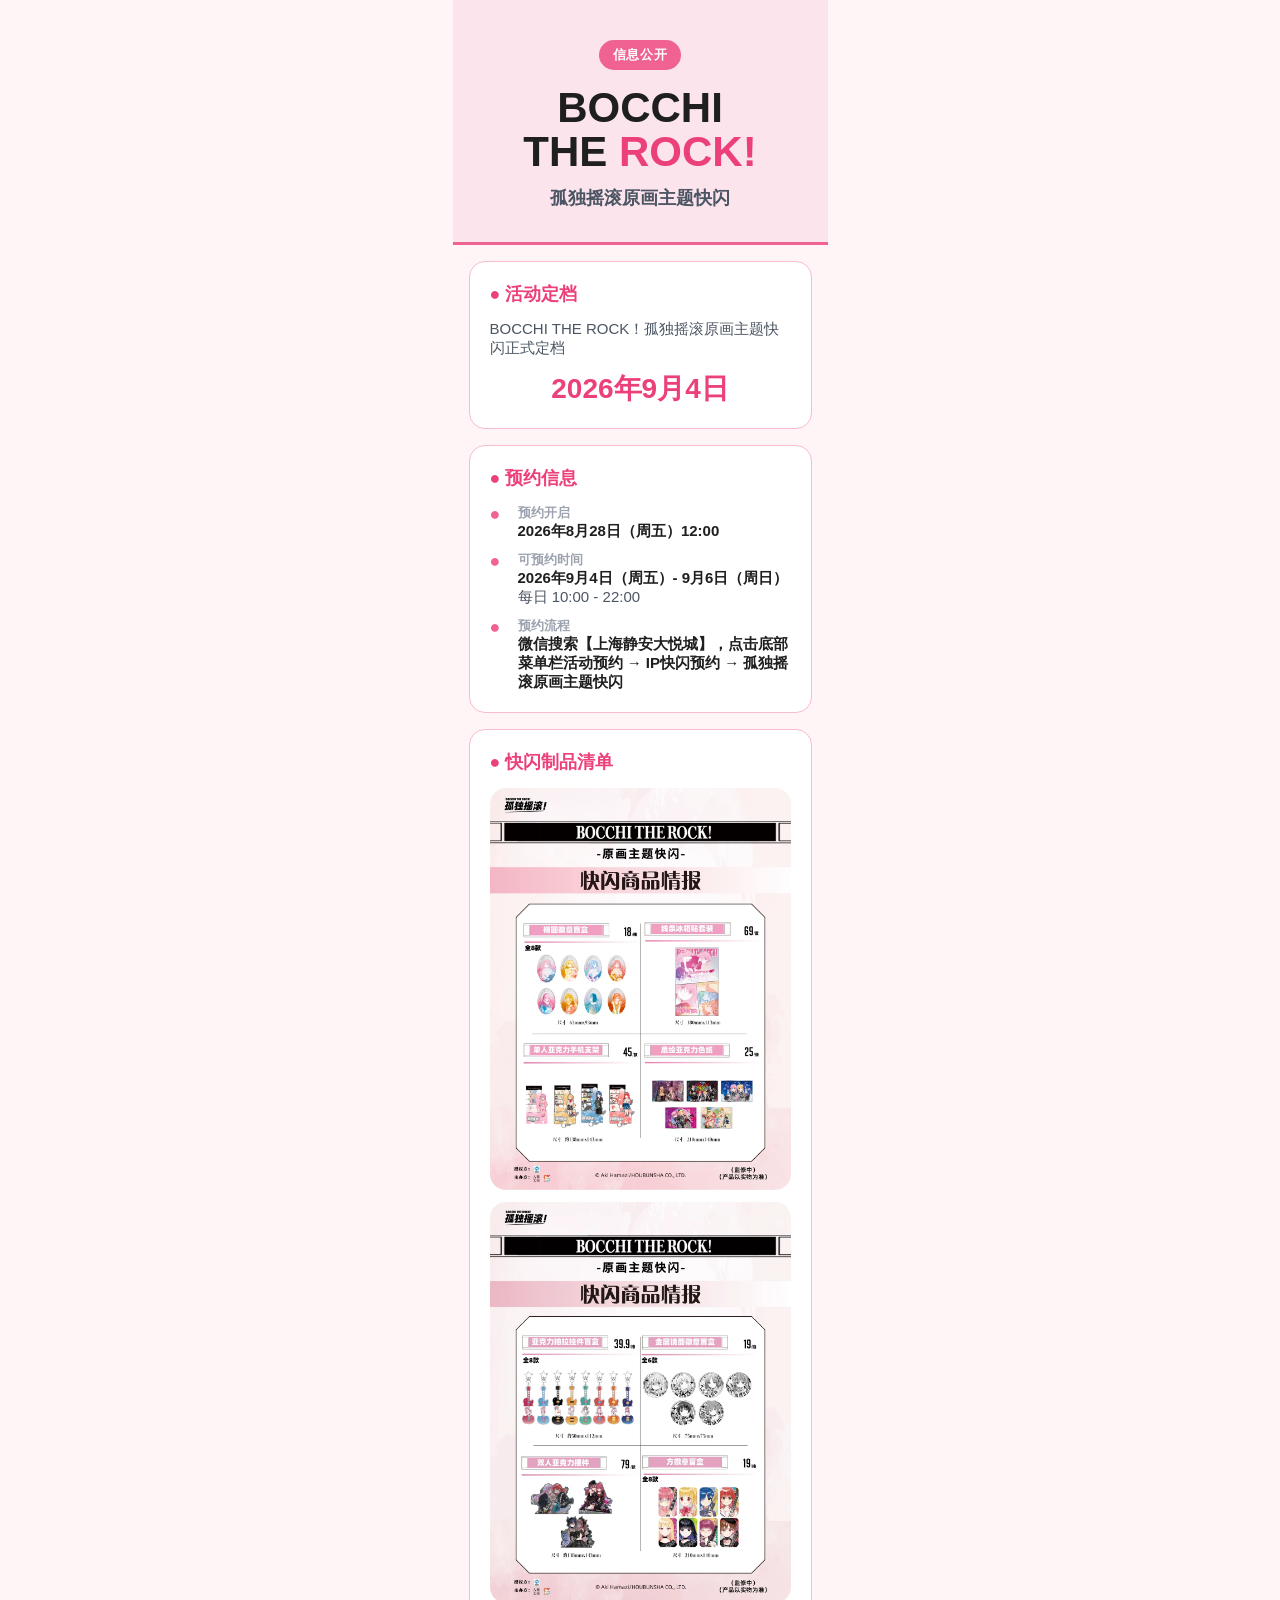
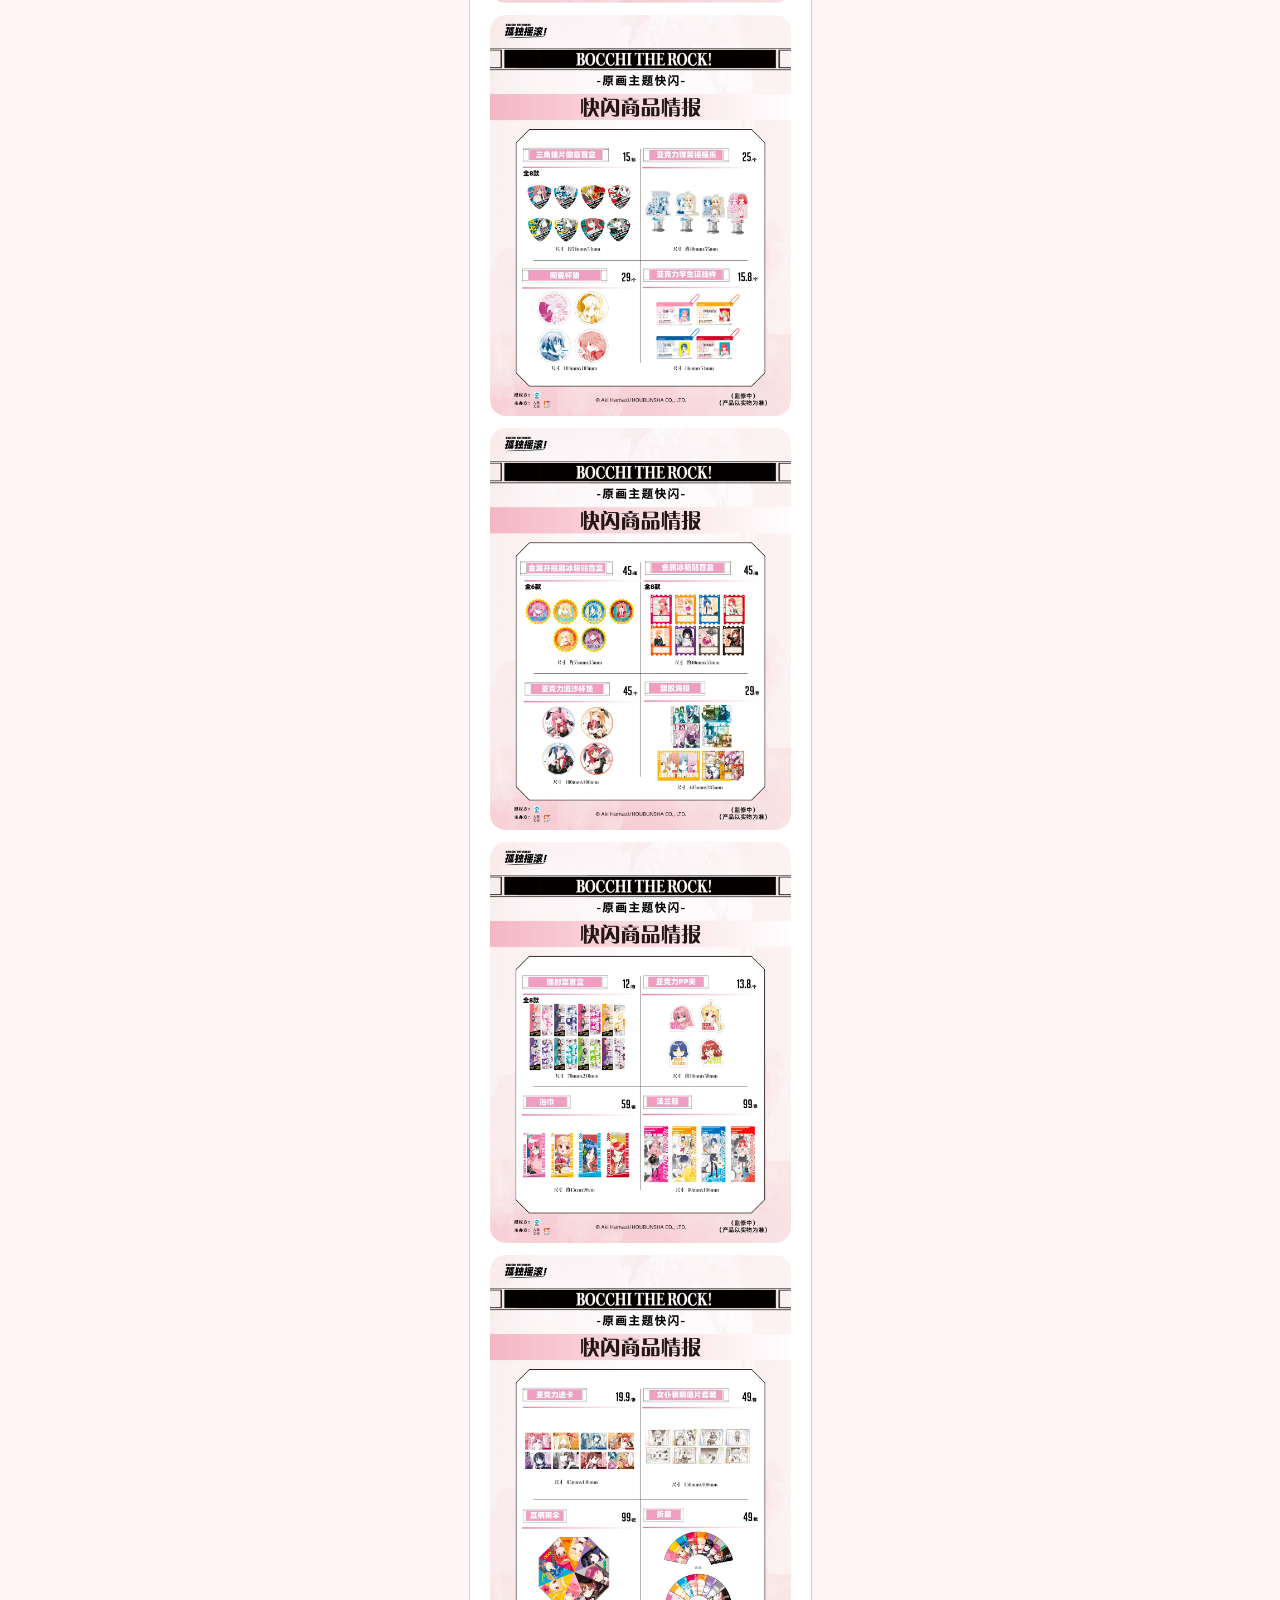
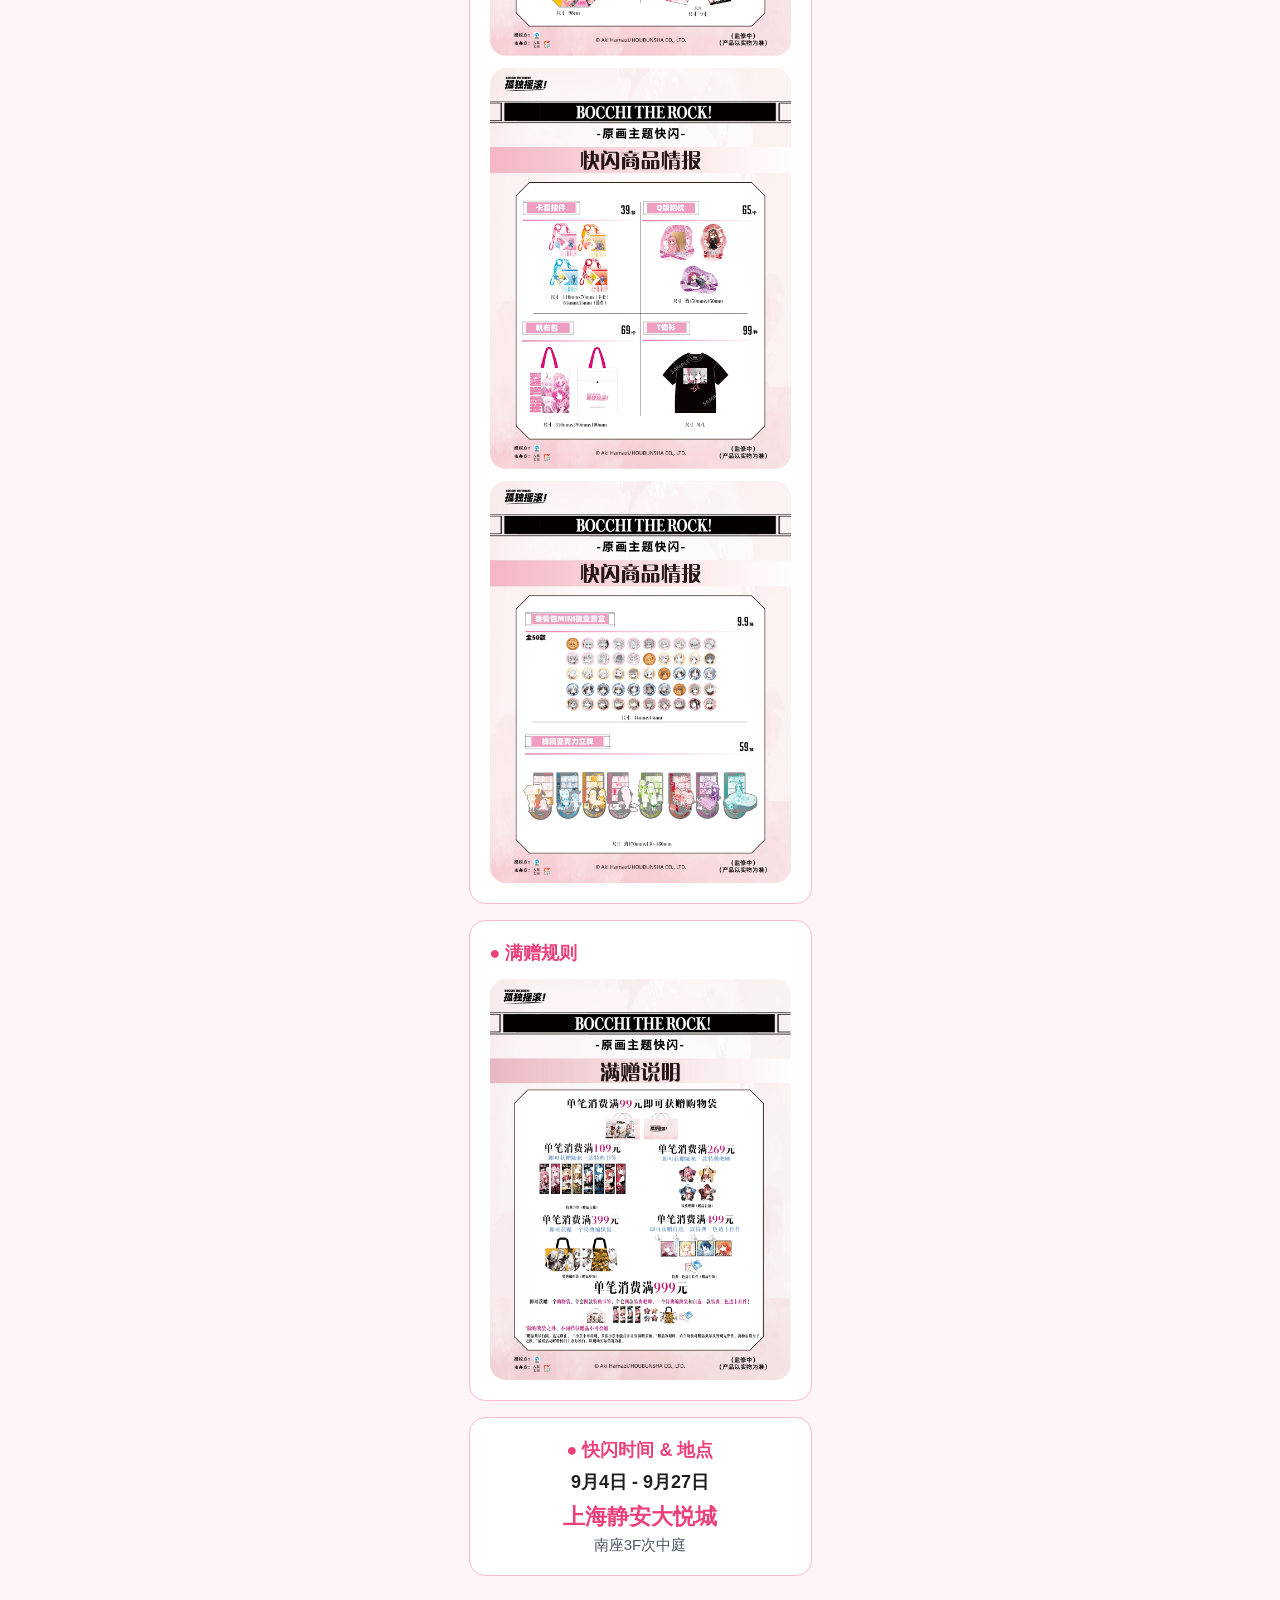
==== xiumi.html @ cc7fe1e3 "init demo" ====
<!DOCTYPE html>
<html>
<head>
<meta charset="UTF-8">
<meta name="viewport" content="width=device-width, initial-scale=1.0">
<title>孤独摇滚原画主题快闪</title>
</head>
<body style="margin:0;padding:0;background:#FFF5F7;font-family:PingFang SC,Microsoft YaHei,sans-serif;">
<table width="100%" border="0" cellspacing="0" cellpadding="0" style="background:#FFF5F7;">
  <tr>
    <td align="center">
      <table width="375" border="0" cellspacing="0" cellpadding="0" style="background:#FFF5F7;">
        <tr>
          <td align="center" style="background:#FCE4EC;padding:40px 20px 32px;border-bottom:3px solid #F06292;">
            <div style="display:inline-block;background:#F06292;color:#FFFFFF;padding:6px 14px;border-radius:9999px;font-size:13px;font-weight:700;letter-spacing:0.04em;margin-bottom:16px;">信息公开</div>
            <div style="font-size:42px;font-weight:900;line-height:1.05;color:#1F1F1F;">BOCCHI<br>THE <span style="color:#EC407A;">ROCK!</span></div>
            <div style="font-size:18px;font-weight:700;color:#4B5563;margin-top:12px;">孤独摇滚原画主题快闪</div>
          </td>
        </tr>
        <tr>
          <td style="padding:16px 16px 0;">
            <table width="100%" border="0" cellspacing="0" cellpadding="0" style="background:#FFFFFF;border-radius:16px;border:1px solid #F8BBD0;">
              <tr><td style="padding:20px;">
                <div style="font-size:18px;font-weight:800;color:#EC407A;margin-bottom:14px;">● 活动定档</div>
                <div style="font-size:15px;color:#4B5563;margin-bottom:12px;">BOCCHI THE ROCK！孤独摇滚原画主题快闪正式定档</div>
                <div style="font-size:28px;font-weight:900;color:#EC407A;text-align:center;">2026年9月4日</div>
              </td></tr>
            </table>
          </td>
        </tr>
        <tr>
          <td style="padding:16px 16px 0;">
            <table width="100%" border="0" cellspacing="0" cellpadding="0" style="background:#FFFFFF;border-radius:16px;border:1px solid #F8BBD0;">
              <tr><td style="padding:20px;">
                <div style="font-size:18px;font-weight:800;color:#EC407A;margin-bottom:14px;">● 预约信息</div>
                <table width="100%" border="0" cellspacing="0" cellpadding="0" style="margin-bottom:10px;">
                  <tr>
                    <td width="28" valign="top" style="color:#F06292;font-size:18px;">●</td>
                    <td valign="top">
                      <div style="font-size:13px;color:#9CA3AF;font-weight:600;">预约开启</div>
                      <div style="font-size:15px;color:#1F1F1F;font-weight:600;">2026年8月28日（周五）12:00</div>
                    </td>
                  </tr>
                </table>
                <table width="100%" border="0" cellspacing="0" cellpadding="0" style="margin-bottom:10px;">
                  <tr>
                    <td width="28" valign="top" style="color:#F06292;font-size:18px;">●</td>
                    <td valign="top">
                      <div style="font-size:13px;color:#9CA3AF;font-weight:600;">可预约时间</div>
                      <div style="font-size:15px;color:#1F1F1F;font-weight:600;">2026年9月4日（周五）- 9月6日（周日）</div>
                      <div style="font-size:15px;color:#4B5563;">每日 10:00 - 22:00</div>
                    </td>
                  </tr>
                </table>
                <table width="100%" border="0" cellspacing="0" cellpadding="0">
                  <tr>
                    <td width="28" valign="top" style="color:#F06292;font-size:18px;">●</td>
                    <td valign="top">
                      <div style="font-size:13px;color:#9CA3AF;font-weight:600;">预约流程</div>
                      <div style="font-size:15px;color:#1F1F1F;font-weight:600;">微信搜索【上海静安大悦城】，点击底部菜单栏活动预约 → IP快闪预约 → 孤独摇滚原画主题快闪</div>
                    </td>
                  </tr>
                </table>
              </td></tr>
            </table>
          </td>
        </tr>
        <tr>
          <td style="padding:16px 16px 0;">
            <table width="100%" border="0" cellspacing="0" cellpadding="0" style="background:#FFFFFF;border-radius:16px;border:1px solid #F8BBD0;">
              <tr><td style="padding:20px;">
                <div style="font-size:18px;font-weight:800;color:#EC407A;margin-bottom:14px;">● 快闪制品清单</div>
                <div style="margin-bottom:12px;"><img src="assets/goods-1.png" width="100%" style="display:block;border-radius:16px;"></div>
                <div style="margin-bottom:12px;"><img src="assets/goods-2.png" width="100%" style="display:block;border-radius:16px;"></div>
                <div style="margin-bottom:12px;"><img src="assets/goods-3.png" width="100%" style="display:block;border-radius:16px;"></div>
                <div style="margin-bottom:12px;"><img src="assets/goods-4.png" width="100%" style="display:block;border-radius:16px;"></div>
                <div style="margin-bottom:12px;"><img src="assets/goods-5.png" width="100%" style="display:block;border-radius:16px;"></div>
                <div style="margin-bottom:12px;"><img src="assets/goods-6.png" width="100%" style="display:block;border-radius:16px;"></div>
                <div style="margin-bottom:12px;"><img src="assets/goods-7.png" width="100%" style="display:block;border-radius:16px;"></div>
                <div style="margin-bottom:0;"><img src="assets/goods-8.png" width="100%" style="display:block;border-radius:16px;"></div>
              </td></tr>
            </table>
          </td>
        </tr>
        <tr>
          <td style="padding:16px 16px 0;">
            <table width="100%" border="0" cellspacing="0" cellpadding="0" style="background:#FFFFFF;border-radius:16px;border:1px solid #F8BBD0;">
              <tr><td style="padding:20px;">
                <div style="font-size:18px;font-weight:800;color:#EC407A;margin-bottom:14px;">● 满赠规则</div>
                <img src="assets/gift-rules.png" width="100%" style="display:block;border-radius:16px;">
              </td></tr>
            </table>
          </td>
        </tr>
        <tr>
          <td style="padding:16px 16px 0;">
            <table width="100%" border="0" cellspacing="0" cellpadding="0" style="background:#FFFFFF;border-radius:16px;border:1px solid #F8BBD0;text-align:center;">
              <tr><td style="padding:20px;">
                <div style="font-size:18px;font-weight:800;color:#EC407A;margin-bottom:8px;">● 快闪时间 & 地点</div>
                <div style="font-size:18px;font-weight:700;color:#1F1F1F;">9月4日 - 9月27日</div>
                <div style="font-size:22px;font-weight:800;color:#EC407A;margin:8px 0 4px;">上海静安大悦城</div>
                <div style="font-size:15px;color:#4B5563;">南座3F次中庭</div>
              </td></tr>
            </table>
          </td>
        </tr>
        <tr><td style="height:32px;"></td></tr>
      </table>
    </td>
  </tr>
</table>
</body>
</html>
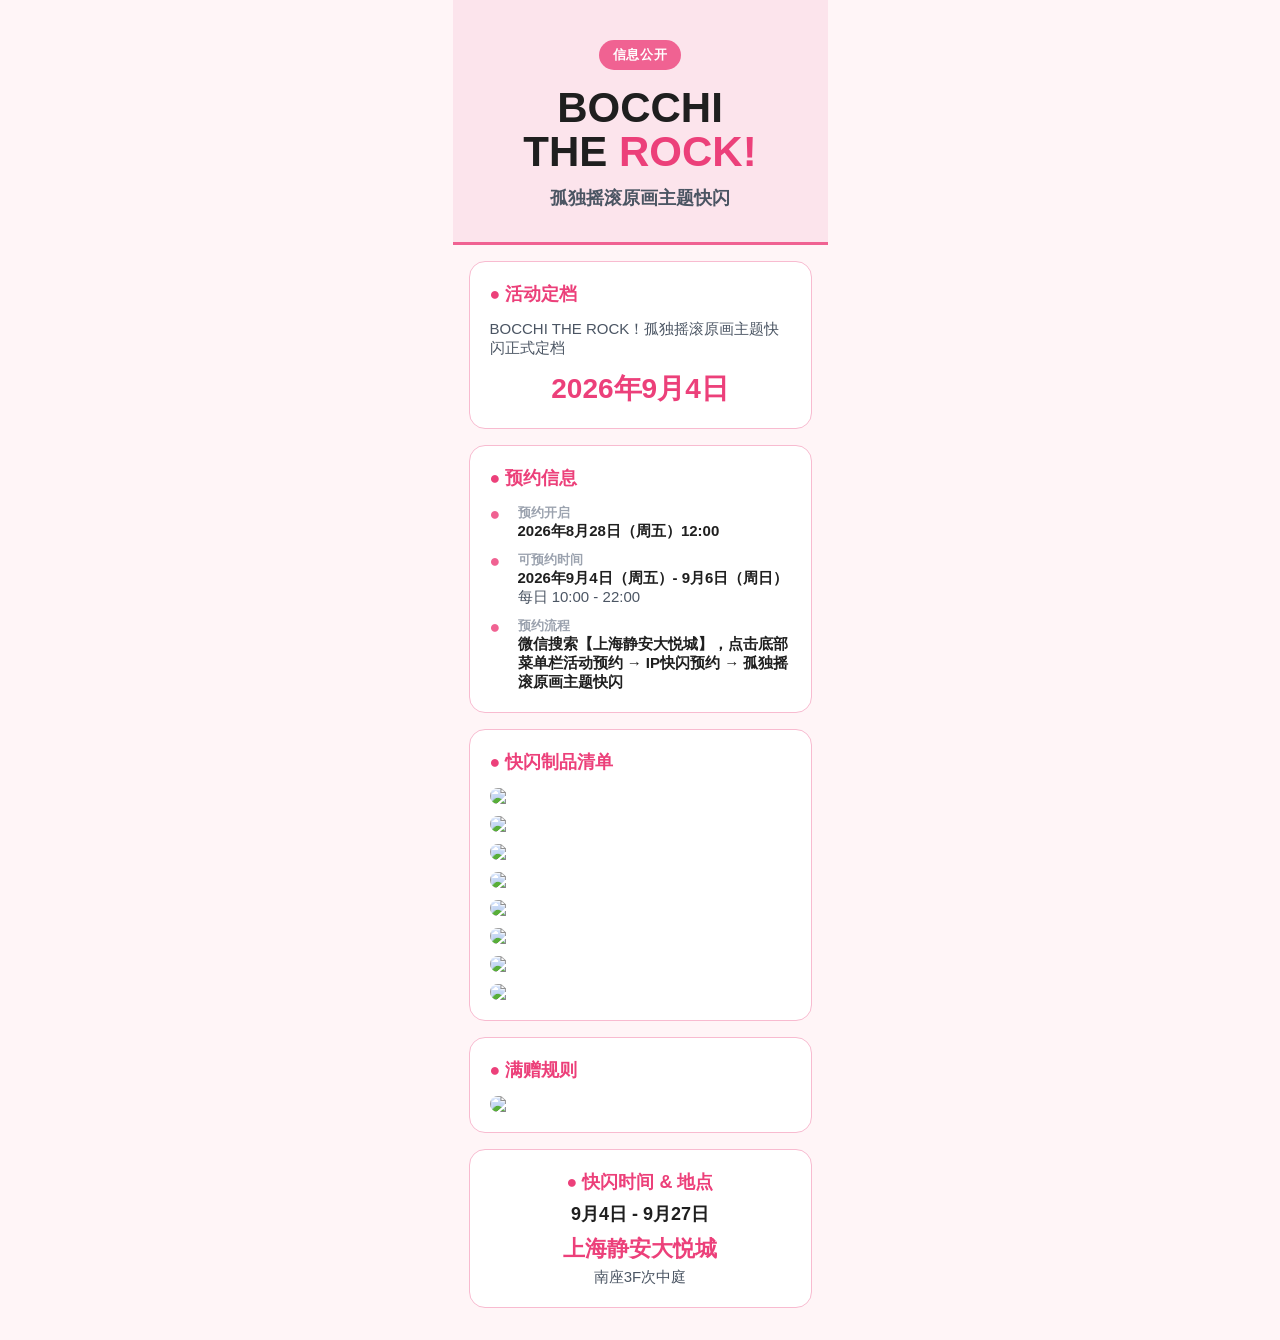
==== commit 31e3fe4d: "update xiumi.html with online image URLs" ====
--- a/xiumi.html
+++ b/xiumi.html
@@ -70,14 +70,14 @@
             <table width="100%" border="0" cellspacing="0" cellpadding="0" style="background:#FFFFFF;border-radius:16px;border:1px solid #F8BBD0;">
               <tr><td style="padding:20px;">
                 <div style="font-size:18px;font-weight:800;color:#EC407A;margin-bottom:14px;">● 快闪制品清单</div>
-                <div style="margin-bottom:12px;"><img src="assets/goods-1.png" width="100%" style="display:block;border-radius:16px;"></div>
-                <div style="margin-bottom:12px;"><img src="assets/goods-2.png" width="100%" style="display:block;border-radius:16px;"></div>
-                <div style="margin-bottom:12px;"><img src="assets/goods-3.png" width="100%" style="display:block;border-radius:16px;"></div>
-                <div style="margin-bottom:12px;"><img src="assets/goods-4.png" width="100%" style="display:block;border-radius:16px;"></div>
-                <div style="margin-bottom:12px;"><img src="assets/goods-5.png" width="100%" style="display:block;border-radius:16px;"></div>
-                <div style="margin-bottom:12px;"><img src="assets/goods-6.png" width="100%" style="display:block;border-radius:16px;"></div>
-                <div style="margin-bottom:12px;"><img src="assets/goods-7.png" width="100%" style="display:block;border-radius:16px;"></div>
-                <div style="margin-bottom:0;"><img src="assets/goods-8.png" width="100%" style="display:block;border-radius:16px;"></div>
+                <div style="margin-bottom:12px;"><img src=\"https://akihabara666666.github.io/bocchi-the-rock-pop-up/assets/goods-1.png\" width="100%" style="display:block;border-radius:16px;"></div>
+                <div style="margin-bottom:12px;"><img src=\"https://akihabara666666.github.io/bocchi-the-rock-pop-up/assets/goods-2.png\" width="100%" style="display:block;border-radius:16px;"></div>
+                <div style="margin-bottom:12px;"><img src=\"https://akihabara666666.github.io/bocchi-the-rock-pop-up/assets/goods-3.png\" width="100%" style="display:block;border-radius:16px;"></div>
+                <div style="margin-bottom:12px;"><img src=\"https://akihabara666666.github.io/bocchi-the-rock-pop-up/assets/goods-4.png\" width="100%" style="display:block;border-radius:16px;"></div>
+                <div style="margin-bottom:12px;"><img src=\"https://akihabara666666.github.io/bocchi-the-rock-pop-up/assets/goods-5.png\" width="100%" style="display:block;border-radius:16px;"></div>
+                <div style="margin-bottom:12px;"><img src=\"https://akihabara666666.github.io/bocchi-the-rock-pop-up/assets/goods-6.png\" width="100%" style="display:block;border-radius:16px;"></div>
+                <div style="margin-bottom:12px;"><img src=\"https://akihabara666666.github.io/bocchi-the-rock-pop-up/assets/goods-7.png\" width="100%" style="display:block;border-radius:16px;"></div>
+                <div style="margin-bottom:0;"><img src=\"https://akihabara666666.github.io/bocchi-the-rock-pop-up/assets/goods-8.png\" width="100%" style="display:block;border-radius:16px;"></div>
               </td></tr>
             </table>
           </td>
@@ -87,7 +87,7 @@
             <table width="100%" border="0" cellspacing="0" cellpadding="0" style="background:#FFFFFF;border-radius:16px;border:1px solid #F8BBD0;">
               <tr><td style="padding:20px;">
                 <div style="font-size:18px;font-weight:800;color:#EC407A;margin-bottom:14px;">● 满赠规则</div>
-                <img src="assets/gift-rules.png" width="100%" style="display:block;border-radius:16px;">
+                <img src=\"https://akihabara666666.github.io/bocchi-the-rock-pop-up/assets/gift-rules.png\" width="100%" style="display:block;border-radius:16px;">
               </td></tr>
             </table>
           </td>
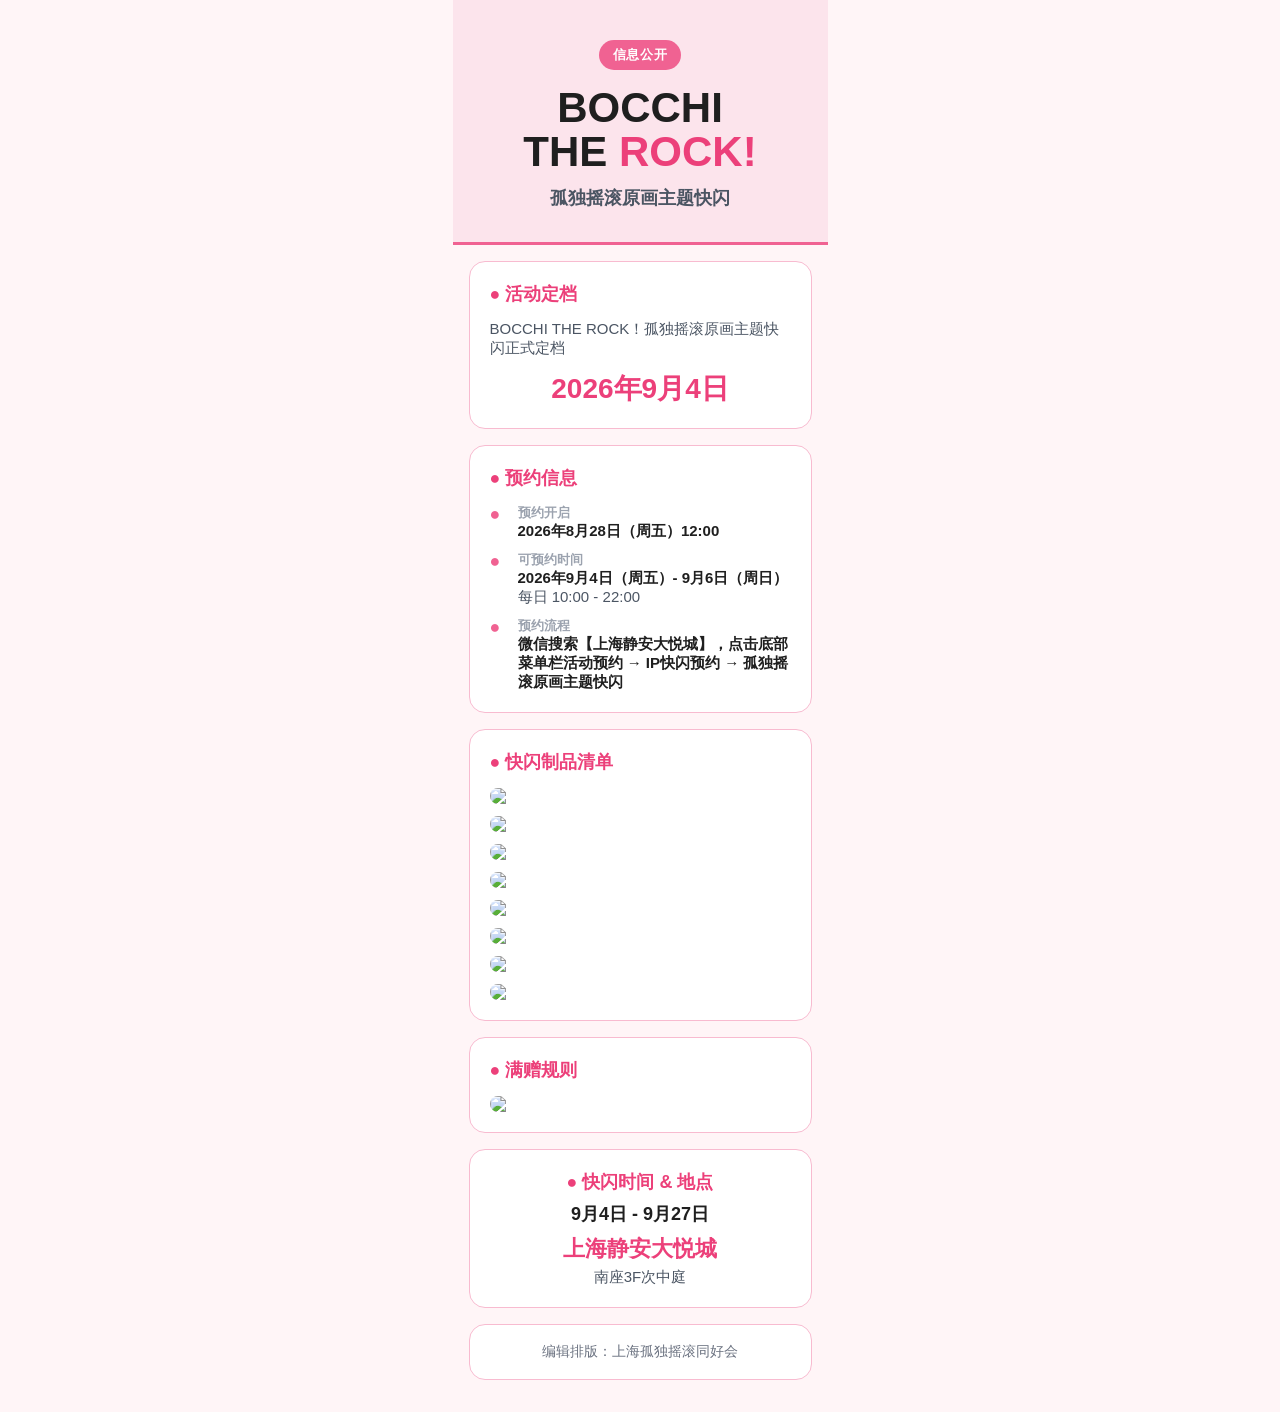
==== commit 3326b831: "add footer: 编辑排版：上海孤独摇滚同好会" ====
--- a/xiumi.html
+++ b/xiumi.html
@@ -70,14 +70,14 @@
             <table width="100%" border="0" cellspacing="0" cellpadding="0" style="background:#FFFFFF;border-radius:16px;border:1px solid #F8BBD0;">
               <tr><td style="padding:20px;">
                 <div style="font-size:18px;font-weight:800;color:#EC407A;margin-bottom:14px;">● 快闪制品清单</div>
-                <div style="margin-bottom:12px;"><img src=\"https://akihabara666666.github.io/bocchi-the-rock-pop-up/assets/goods-1.png\" width="100%" style="display:block;border-radius:16px;"></div>
-                <div style="margin-bottom:12px;"><img src=\"https://akihabara666666.github.io/bocchi-the-rock-pop-up/assets/goods-2.png\" width="100%" style="display:block;border-radius:16px;"></div>
-                <div style="margin-bottom:12px;"><img src=\"https://akihabara666666.github.io/bocchi-the-rock-pop-up/assets/goods-3.png\" width="100%" style="display:block;border-radius:16px;"></div>
-                <div style="margin-bottom:12px;"><img src=\"https://akihabara666666.github.io/bocchi-the-rock-pop-up/assets/goods-4.png\" width="100%" style="display:block;border-radius:16px;"></div>
-                <div style="margin-bottom:12px;"><img src=\"https://akihabara666666.github.io/bocchi-the-rock-pop-up/assets/goods-5.png\" width="100%" style="display:block;border-radius:16px;"></div>
-                <div style="margin-bottom:12px;"><img src=\"https://akihabara666666.github.io/bocchi-the-rock-pop-up/assets/goods-6.png\" width="100%" style="display:block;border-radius:16px;"></div>
-                <div style="margin-bottom:12px;"><img src=\"https://akihabara666666.github.io/bocchi-the-rock-pop-up/assets/goods-7.png\" width="100%" style="display:block;border-radius:16px;"></div>
-                <div style="margin-bottom:0;"><img src=\"https://akihabara666666.github.io/bocchi-the-rock-pop-up/assets/goods-8.png\" width="100%" style="display:block;border-radius:16px;"></div>
+                <div style="margin-bottom:12px;"><img src=\"[data-uri]